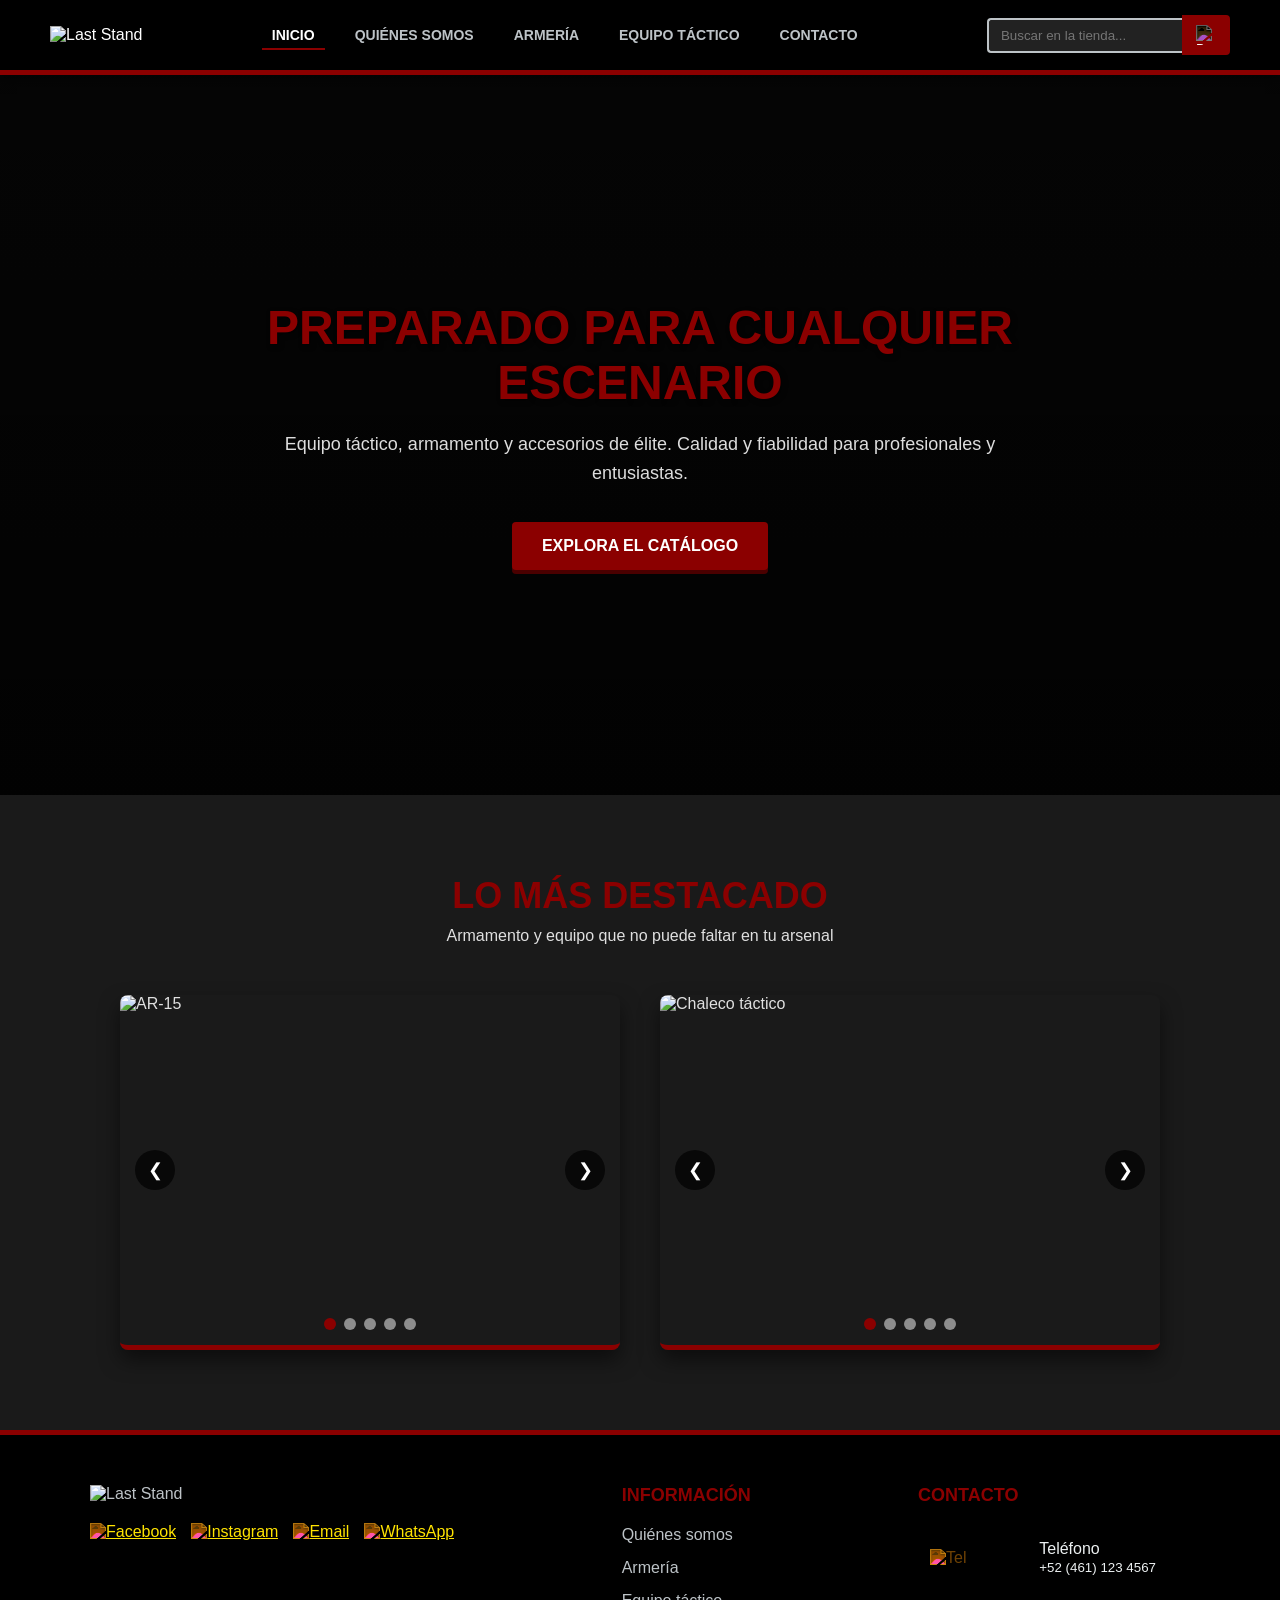
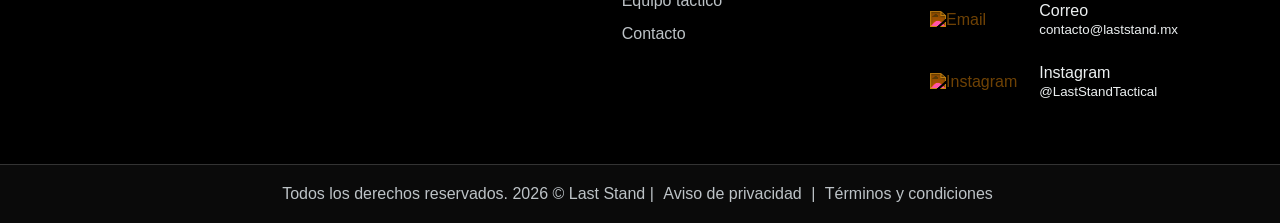
==== index.html @ 046785a8 "Primer comit (creo)" ====
<!DOCTYPE html>
<html lang="es">
<head>
    <meta charset="UTF-8">
    <meta name="viewport" content="width=device-width, initial-scale=1.0">
    <title>Last Stand | Suministros Tácticos</title>
    <link rel="stylesheet" href="css/global.css">
    <link rel="stylesheet" href="css/index.css">
</head>
<body>

    <header class="header">
        <div class="logo">
            <img src="img/principal/logo.jpg" alt="Last Stand" class="logo-img">
        </div>
        <nav class="navbar">
            <ul>
                <li><a href="index.html" class="active">Inicio</a></li>
                <li><a href="empresa.html">Quiénes somos</a></li>
                <li><a href="servicios.html">Armería</a></li>
                <li><a href="serviciosExpress.html">Equipo táctico</a></li>
                <li><a href="contacto.html">Contacto</a></li>
            </ul>
        </nav>
        <div class="search-container">
            <input type="search" placeholder="Buscar en la tienda..." class="search-bar">
            <button class="search-btn">
                <img src="iconos/lupa.png" alt="Buscar" class="search-icon-img">
            </button>
        </div>
    </header>

    <main class="main-index">
        <section class="hero-full">
            <div class="hero-content">
                <h2>Preparado para cualquier escenario</h2>
                <p>Equipo táctico, armamento y accesorios de élite. Calidad y fiabilidad para profesionales y entusiastas.</p>
                <a href="serviciosExpress.html" class="cta-button">Explora el catálogo</a>
            </div>
        </section>

        <section class="carousels-section">
            <div class="page-container">
                <div class="section-title text-center">
                    <h2>Lo más destacado</h2>
                    <p>Armamento y equipo que no puede faltar en tu arsenal</p>
                </div>
                <div class="carousels-wrapper">
                    <!-- Carrusel 1-->
                    <div class="carousel-container">
                        <div class="carousel-track" id="track1">
                            <img src="img/principal/carrusel1-1.jpg" class="carousel-slide active" alt="AR-15">
                            <img src="img/principal/carrusel1-2.jpg" class="carousel-slide" alt="Glock 17">
                            <img src="img/principal/carrusel1-3.jpg" class="carousel-slide" alt="M24 Sniper">
                            <img src="img/principal/carrusel1-4.jpg" class="carousel-slide" alt="SPAS-12">
                            <img src="img/principal/carrusel1-5.jpg" class="carousel-slide" alt="MP5">
                        </div>
                        <button class="carousel-btn prev" onclick="moveSlide('track1', 'dots1', -1)">&#10094;</button>
                        <button class="carousel-btn next" onclick="moveSlide('track1', 'dots1', 1)">&#10095;</button>
                        <div class="carousel-indicators" id="dots1">
                            <span class="dot active" onclick="jumpToSlide('track1', 'dots1', 0)"></span>
                            <span class="dot" onclick="jumpToSlide('track1', 'dots1', 1)"></span>
                            <span class="dot" onclick="jumpToSlide('track1', 'dots1', 2)"></span>
                            <span class="dot" onclick="jumpToSlide('track1', 'dots1', 3)"></span>
                            <span class="dot" onclick="jumpToSlide('track1', 'dots1', 4)"></span>
                        </div>
                    </div>

                    <!--Carrusel 2-->
                    <div class="carousel-container">
                        <div class="carousel-track" id="track2">
                            <img src="img/principal/carrusel2-1.jpg" class="carousel-slide active" alt="Chaleco táctico">
                            <img src="img/principal/carrusel2-2.jpg" class="carousel-slide" alt="Mira EOTech">
                            <img src="img/principal/carrusel2-3.jpg" class="carousel-slide" alt="Mochila táctica">
                            <img src="img/principal/carrusel2-4.jpg" class="carousel-slide" alt="Munición 5.56">
                            <img src="img/principal/carrusel2-5.jpg" class="carousel-slide" alt="Ración MRE">
                        </div>
                        <button class="carousel-btn prev" onclick="moveSlide('track2', 'dots2', -1)">&#10094;</button>
                        <button class="carousel-btn next" onclick="moveSlide('track2', 'dots2', 1)">&#10095;</button>
                        <div class="carousel-indicators" id="dots2">
                            <span class="dot active" onclick="jumpToSlide('track2', 'dots2', 0)"></span>
                            <span class="dot" onclick="jumpToSlide('track2', 'dots2', 1)"></span>
                            <span class="dot" onclick="jumpToSlide('track2', 'dots2', 2)"></span>
                            <span class="dot" onclick="jumpToSlide('track2', 'dots2', 3)"></span>
                            <span class="dot" onclick="jumpToSlide('track2', 'dots2', 4)"></span>
                        </div>
                    </div>
                </div>
            </div>
        </section>
    </main>

    <!-- FOOTER -->
    <footer class="footer">
        <div class="footer-container">
            <div class="footer-col logo-col">
                <img src="img/principal/logo.jpg" alt="Last Stand" class="footer-logo-img">
                <div class="social-links">
                    <a href="#" class="social-icon"><img src="iconos/facebook.png" alt="Facebook"></a>
                    <a href="#" class="social-icon"><img src="iconos/instagram.png" alt="Instagram"></a>
                    <a href="#" class="social-icon"><img src="iconos/email.png" alt="Email"></a>
                    <a href="#" class="social-icon"><img src="iconos/whatsapp.png" alt="WhatsApp"></a>
                </div>
            </div>
            <div class="footer-col links-col">
                <h3>Información</h3>
                <ul>
                    <li><a href="empresa.html">Quiénes somos</a></li>
                    <li><a href="servicios.html">Armería</a></li>
                    <li><a href="serviciosExpress.html">Equipo táctico</a></li>
                    <li><a href="contacto.html">Contacto</a></li>
                </ul>
            </div>
            <div class="footer-col contact-col">
                <h3>Contacto</h3>
                <table class="contact-table">
                    <tr>
                        <td class="icon-cell"><img src="iconos/telefono.png" alt="Tel" class="contact-icon-img"></td>
                        <td>Teléfono<br><small>+52 (461) 123 4567</small></td>
                    </tr>
                    <tr>
                        <td class="icon-cell"><img src="iconos/email.png" alt="Email" class="contact-icon-img"></td>
                        <td>Correo<br><small>contacto@laststand.mx</small></td>
                    </tr>
                    <tr>
                        <td class="icon-cell"><img src="iconos/instagram.png" alt="Instagram" class="contact-icon-img"></td>
                        <td>Instagram<br><small>@LastStandTactical</small></td>
                    </tr>
                </table>
            </div>
        </div>
        <div class="footer-bottom">
            <p>Todos los derechos reservados. 2026 &copy; Last Stand | <a href="politicas.html">Aviso de privacidad</a> | <a href="terminos.html">Términos y condiciones</a></p>
        </div>
    </footer>

    <script src="js/index.js"></script>
    <script src="js/global.js"></script>
</body>
</html>
---- css/global.css ----
* {
    margin: 0;
    padding: 0;
    box-sizing: border-box;
    font-family: 'Verdana', 'Geneva', sans-serif;
}

body {
    background-color: #111;
    color: #e0e0e0;
    display: flex;
    flex-direction: column;
    min-height: 100vh;
}

.cta-button {
    display: inline-block;
    padding: 15px 30px;
    background-color: #8B0000;   
    color: #fff;
    text-decoration: none;
    font-weight: bold;
    border-radius: 4px;
    text-transform: uppercase;
    transition: background-color 0.3s, transform 0.2s;
    box-shadow: 0 4px 0 #4a0000;
}

.cta-button:hover {
    background-color: #a31f1f;
    transform: translateY(-2px);
}

.header {
    background-color: #000000;
    color: white;
    display: flex;
    justify-content: space-between;
    align-items: center;
    padding: 15px 50px;
    border-bottom: 5px solid #8B0000;
    box-shadow: 0 4px 10px rgba(0,0,0,0.5);
}

.logo-img {
    height: 70px;
    width: auto;
}

.navbar ul {
    list-style: none;
    display: flex;
    gap: 20px;
}

.navbar a {
    color: #bdc3c7;
    text-decoration: none;
    font-weight: bold;
    text-transform: uppercase;
    font-size: 14px;
    padding: 5px 10px;
    transition: color 0.3s;
}

.navbar a:hover {
    color: #8B0000;
}

.navbar a.active {
    color: white;
    border-bottom: 2px solid #8B0000;
}

.search-container {
    display: flex;
    align-items: center;
}

.search-bar {
    padding: 8px 12px;
    border: 2px solid #bdc3c7;
    border-radius: 4px 0 0 4px;
    background-color: #222;
    color: white;
    outline: none;
    border-right: none;
}

.search-bar:focus {
    border-color: #8B0000;
}

.search-btn {
    padding: 8px 12px;
    border: 2px solid #8B0000;
    background-color: #8B0000;
    cursor: pointer;
    border-radius: 0 4px 4px 0;
    display: flex;
    align-items: center;
    justify-content: center;
}

.search-btn:hover {
    background-color: #a31f1f;
}

.search-icon-img {
    width: 20px;
    height: 20px;
    filter: invert(100%);
}

.footer {
    background-color: #000000;
    color: #bdc3c7;
    margin-top: auto;
    border-top: 5px solid #8B0000;
}

.footer-container {
    display: flex;
    justify-content: space-between;
    flex-wrap: wrap;
    padding: 50px;
    max-width: 1200px;
    margin: 0 auto;
    gap: 30px;
}

.footer-col h3 {
    color: #8B0000;
    margin-bottom: 20px;
    font-size: 18px;
    text-transform: uppercase;
}

.footer-logo-img {
    height: 100px;
    width: auto;
    margin-bottom: 20px;
}

.social-links {
    display: flex;
    gap: 15px;
}

.social-icon img, .contact-icon-img {
    width: 35px;
    height: 35px;
    filter: invert(78%) sepia(54%) saturate(638%) hue-rotate(358deg) brightness(100%) contrast(104%);
    transition: filter 0.3s;
}

.social-icon:hover img {
    filter: invert(27%) sepia(89%) saturate(2000%) hue-rotate(0deg) brightness(90%) contrast(110%);
}

.links-col ul {
    list-style: none;
}

.links-col ul li {
    margin-bottom: 15px;
}

.links-col ul li a {
    color: #bdc3c7;
    text-decoration: none;
}

.links-col ul li a:hover {
    color: #8B0000;
}

.contact-table td {
    padding: 12px 10px;
    color: #ecf0f1;
    vertical-align: middle;
}

.footer-bottom {
    background-color: #0a0a0a;
    text-align: center;
    padding: 20px;
    border-top: 1px solid #333;
}

.footer-bottom a {
    color: #bdc3c7;
    text-decoration: none;
    margin: 0 5px;
}

.footer-bottom a:hover {
    color: #8B0000;
}
---- css/index.css ----
.main-index {
    padding: 0;
    background: none;
    flex: 1;
}

.hero-full {
    height: 80vh;
    min-height: 500px;
    background-image: linear-gradient(rgba(0, 0, 0, 0.7), rgba(0, 0, 0, 0.9)), url('../img/principal/hero.jpg');
    background-size: cover;
    background-position: center 30%;
    background-attachment: fixed;
    display: flex;
    align-items: center;
    justify-content: center;
    text-align: center;
    padding: 20px;
}

.hero-content {
    max-width: 800px;
    color: white;
}

.hero-content h2 {
    font-size: 48px;
    color: #8B0000;
    text-transform: uppercase;
    margin-bottom: 20px;
    text-shadow: 2px 2px 5px rgba(0,0,0,0.5);
}

.hero-content p {
    font-size: 18px;
    line-height: 1.6;
    margin-bottom: 35px;
    color: #ddd;
}

.carousels-section {
    padding: 80px 20px;
    background-color: #1a1a1a;
}

.page-container {
    max-width: 1200px;
    margin: 0 auto;
}

.section-title {
    margin-bottom: 50px;
}

.section-title h2 {
    color: #8B0000;
    font-size: 36px;
    text-transform: uppercase;
    margin-bottom: 10px;
}

.text-center {
    text-align: center;
}

.carousels-wrapper {
    display: flex;
    gap: 40px;
    justify-content: center;
    flex-wrap: wrap;
}

.carousel-container {
    flex: 1;
    min-width: 300px;
    max-width: 500px;
    position: relative;
    border-radius: 8px;
    overflow: hidden;
    box-shadow: 0 10px 20px rgba(0,0,0,0.5);
    border-bottom: 5px solid #8B0000;
}

.carousel-track {
    position: relative;
    width: 100%;
    height: 350px;
}

.carousel-slide {
    position: absolute;
    top: 0;
    left: 0;
    width: 100%;
    height: 100%;
    object-fit: cover;
    opacity: 0;
    transition: opacity 0.8s ease-in-out;
}

.carousel-slide.active {
    opacity: 1;
}

.carousel-btn {
    position: absolute;
    top: 50%;
    transform: translateY(-50%);
    background-color: rgba(0,0,0,0.7);
    color: white;
    border: none;
    cursor: pointer;
    width: 40px;
    height: 40px;
    border-radius: 50%;
    font-size: 18px;
    display: flex;
    align-items: center;
    justify-content: center;
    transition: background-color 0.3s;
}

.carousel-btn:hover {
    background-color: #8B0000;
}

.carousel-btn.prev { left: 15px; }
.carousel-btn.next { right: 15px; }

.carousel-indicators {
    position: absolute;
    bottom: 15px;
    left: 50%;
    transform: translateX(-50%);
    display: flex;
    gap: 8px;
    z-index: 10;
}

.dot {
    width: 12px;
    height: 12px;
    background-color: rgba(255,255,255,0.5);
    border-radius: 50%;
    cursor: pointer;
    transition: background-color 0.3s;
}

.dot:hover, .dot.active {
    background-color: #8B0000;
}
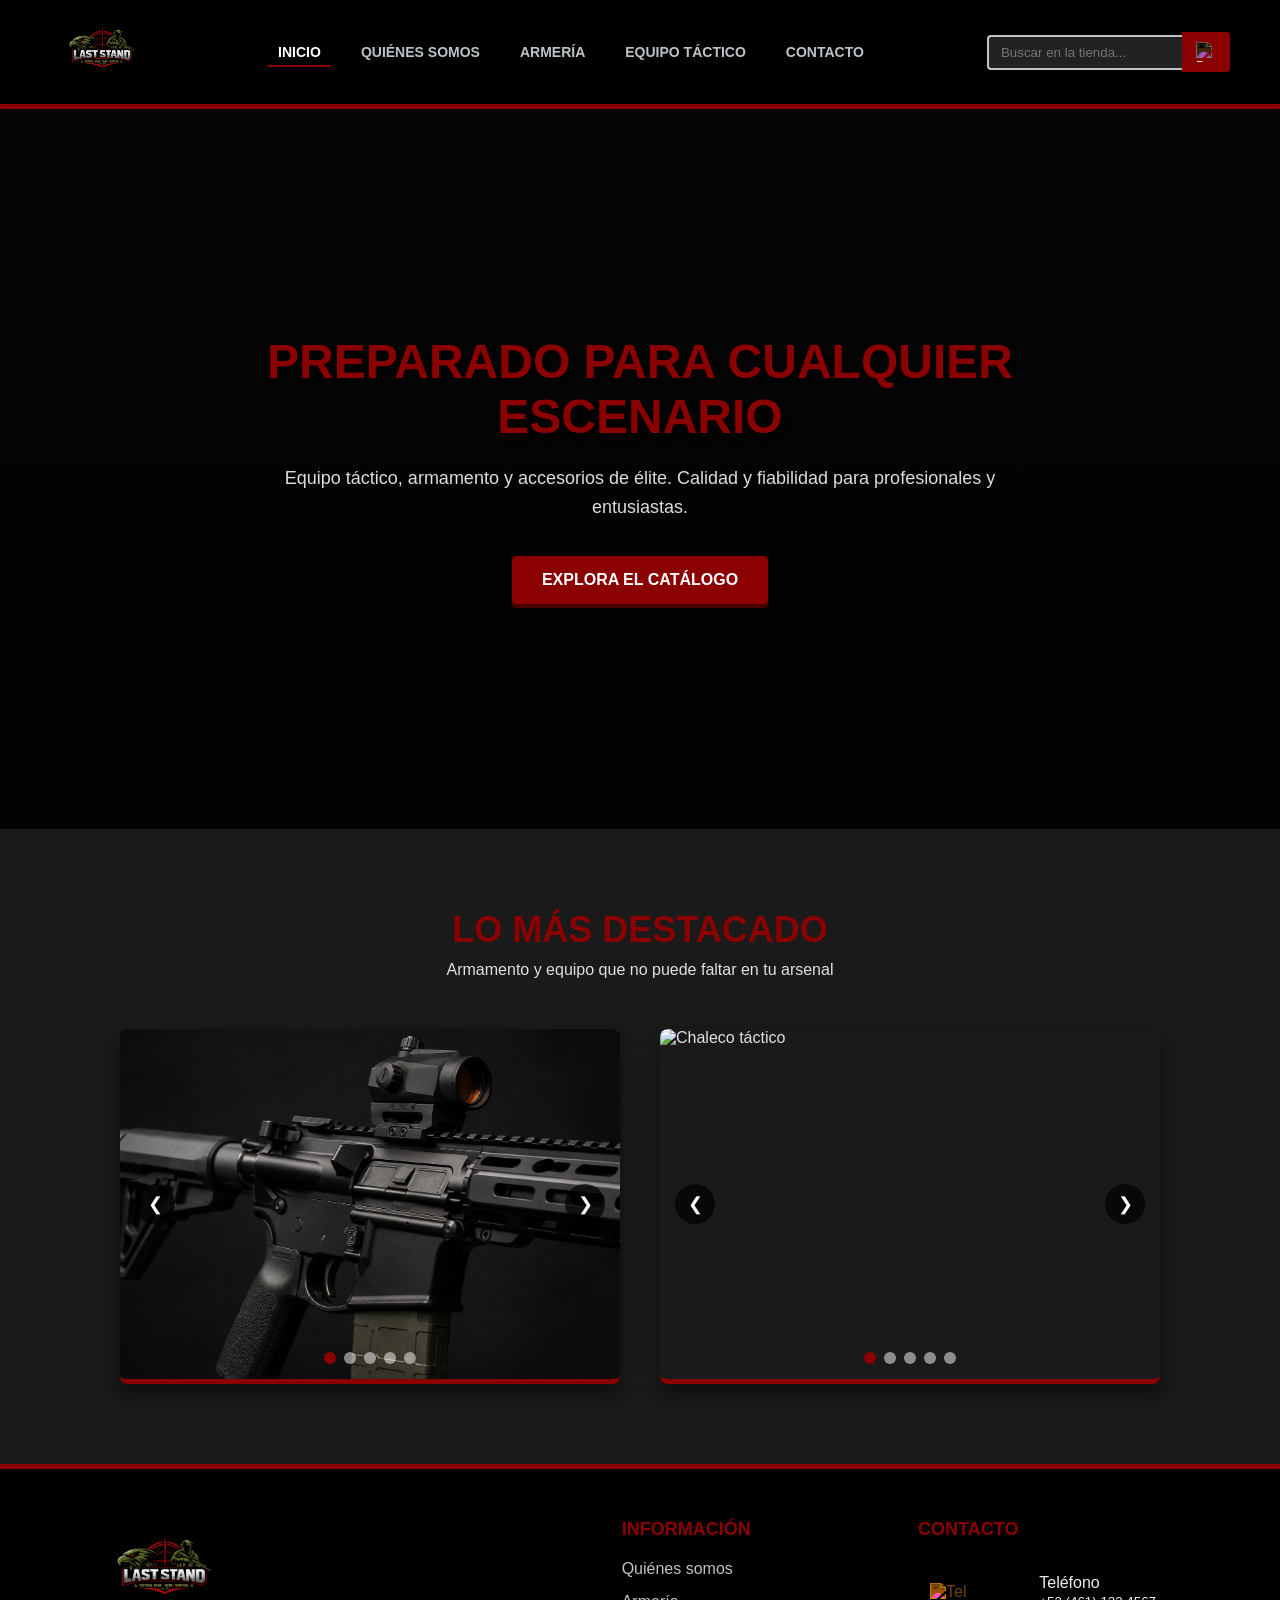
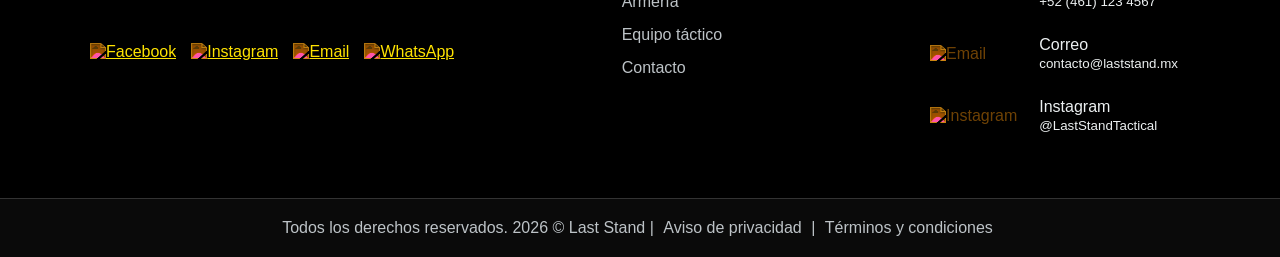
==== commit 0e38936d: "correccion de imagenes" ====
--- a/index.html
+++ b/index.html
@@ -11,7 +11,7 @@
 
     <header class="header">
         <div class="logo">
-            <img src="img/principal/logo.jpg" alt="Last Stand" class="logo-img">
+            <img src="img/principal/logo.png" alt="Last Stand" class="logo-img">
         </div>
         <nav class="navbar">
             <ul>
@@ -49,11 +49,11 @@
                     <!-- Carrusel 1-->
                     <div class="carousel-container">
                         <div class="carousel-track" id="track1">
-                            <img src="img/principal/carrusel1-1.jpg" class="carousel-slide active" alt="AR-15">
-                            <img src="img/principal/carrusel1-2.jpg" class="carousel-slide" alt="Glock 17">
-                            <img src="img/principal/carrusel1-3.jpg" class="carousel-slide" alt="M24 Sniper">
-                            <img src="img/principal/carrusel1-4.jpg" class="carousel-slide" alt="SPAS-12">
-                            <img src="img/principal/carrusel1-5.jpg" class="carousel-slide" alt="MP5">
+                            <img src="img/principal/carrusel1-1.png" class="carousel-slide active" alt="AR-15">
+                            <img src="img/principal/carrusel1-2.png" class="carousel-slide" alt="Glock 17">
+                            <img src="img/principal/carrusel1-3.png" class="carousel-slide" alt="M24 Sniper">
+                            <img src="img/principal/carrusel1-4.png" class="carousel-slide" alt="SPAS-12">
+                            <img src="img/principal/carrusel1-5.png" class="carousel-slide" alt="MP5">
                         </div>
                         <button class="carousel-btn prev" onclick="moveSlide('track1', 'dots1', -1)">&#10094;</button>
                         <button class="carousel-btn next" onclick="moveSlide('track1', 'dots1', 1)">&#10095;</button>
@@ -69,11 +69,11 @@
                     <!--Carrusel 2-->
                     <div class="carousel-container">
                         <div class="carousel-track" id="track2">
-                            <img src="img/principal/carrusel2-1.jpg" class="carousel-slide active" alt="Chaleco táctico">
-                            <img src="img/principal/carrusel2-2.jpg" class="carousel-slide" alt="Mira EOTech">
-                            <img src="img/principal/carrusel2-3.jpg" class="carousel-slide" alt="Mochila táctica">
-                            <img src="img/principal/carrusel2-4.jpg" class="carousel-slide" alt="Munición 5.56">
-                            <img src="img/principal/carrusel2-5.jpg" class="carousel-slide" alt="Ración MRE">
+                            <img src="img/principal/carrusel2-1.png" class="carousel-slide active" alt="Chaleco táctico">
+                            <img src="img/principal/carrusel2-2.png" class="carousel-slide" alt="Mira EOTech">
+                            <img src="img/principal/carrusel2-3.png" class="carousel-slide" alt="Mochila táctica">
+                            <img src="img/principal/carrusel2-4.png" class="carousel-slide" alt="Munición 5.56">
+                            <img src="img/principal/carrusel2-5.png" class="carousel-slide" alt="Ración MRE">
                         </div>
                         <button class="carousel-btn prev" onclick="moveSlide('track2', 'dots2', -1)">&#10094;</button>
                         <button class="carousel-btn next" onclick="moveSlide('track2', 'dots2', 1)">&#10095;</button>
@@ -94,7 +94,7 @@
     <footer class="footer">
         <div class="footer-container">
             <div class="footer-col logo-col">
-                <img src="img/principal/logo.jpg" alt="Last Stand" class="footer-logo-img">
+                <img src="img/principal/logo.png" alt="Last Stand" class="footer-logo-img">
                 <div class="social-links">
                     <a href="#" class="social-icon"><img src="iconos/facebook.png" alt="Facebook"></a>
                     <a href="#" class="social-icon"><img src="iconos/instagram.png" alt="Instagram"></a>
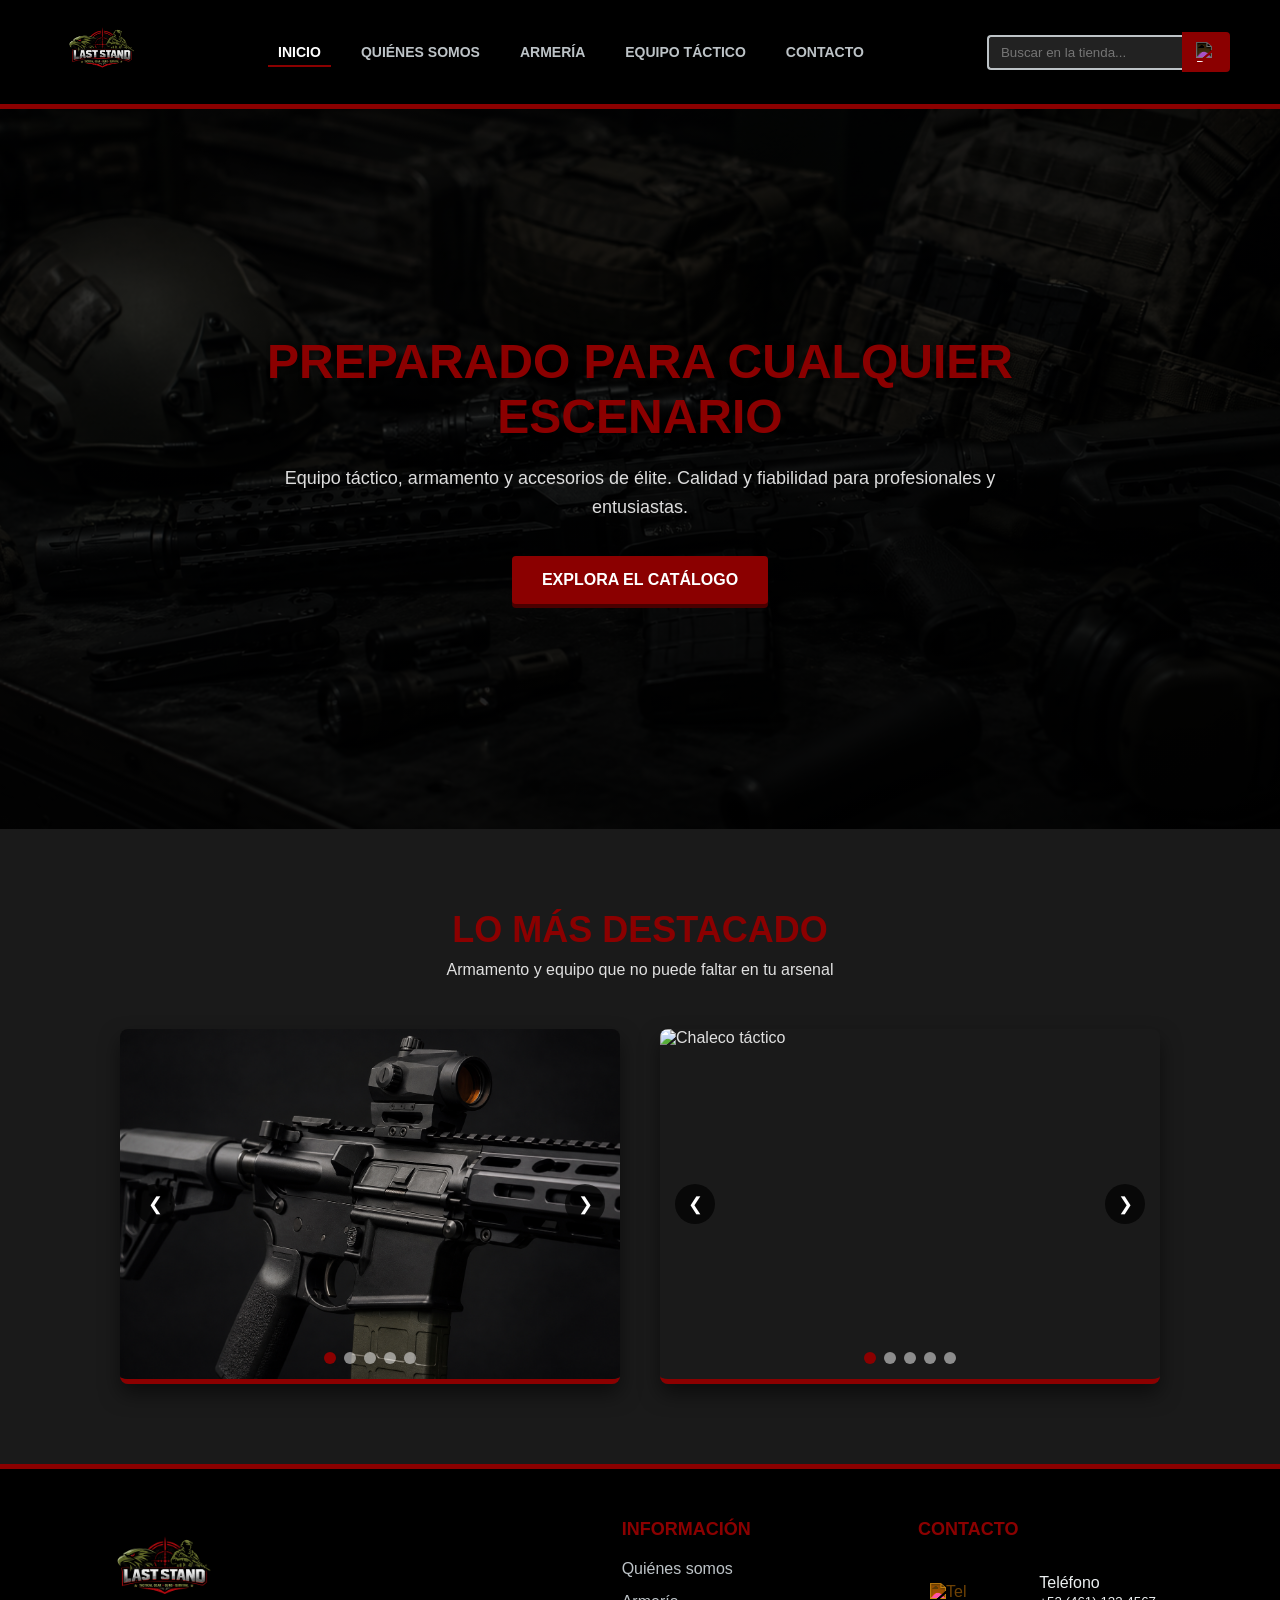
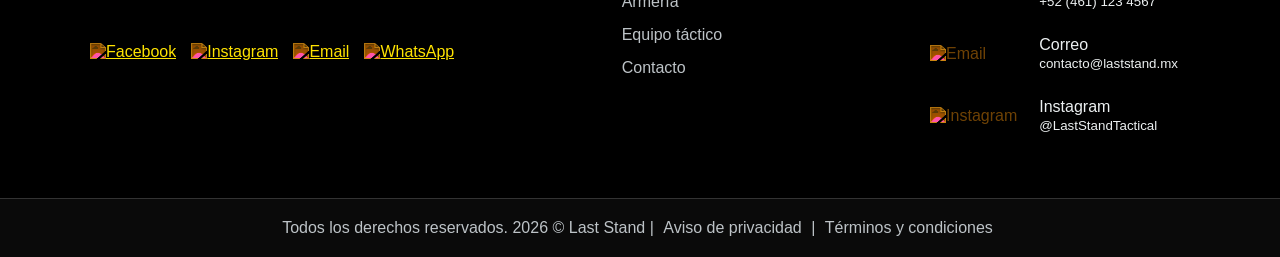
==== commit dd75c6c1: "otra correccion" ====
--- a/index.html
+++ b/index.html
@@ -9,6 +9,7 @@
 </head>
 <body>
 
+    <!-- HEADER -->
     <header class="header">
         <div class="logo">
             <img src="img/principal/logo.png" alt="Last Stand" class="logo-img">
@@ -30,6 +31,7 @@
         </div>
     </header>
 
+    <!-- MAIN -->
     <main class="main-index">
         <section class="hero-full">
             <div class="hero-content">
@@ -46,7 +48,7 @@
                     <p>Armamento y equipo que no puede faltar en tu arsenal</p>
                 </div>
                 <div class="carousels-wrapper">
-                    <!-- Carrusel 1-->
+                    <!-- Carrusel 1: Armas -->
                     <div class="carousel-container">
                         <div class="carousel-track" id="track1">
                             <img src="img/principal/carrusel1-1.png" class="carousel-slide active" alt="AR-15">
@@ -66,7 +68,7 @@
                         </div>
                     </div>
 
-                    <!--Carrusel 2-->
+                    <!-- Carrusel 2: Equipo táctico -->
                     <div class="carousel-container">
                         <div class="carousel-track" id="track2">
                             <img src="img/principal/carrusel2-1.png" class="carousel-slide active" alt="Chaleco táctico">
--- a/css/global.css
+++ b/css/global.css
@@ -1,3 +1,6 @@
+/* =========================================
+   GLOBALES Y RESET (Last Stand)
+   ========================================= */
 * {
     margin: 0;
     padding: 0;
@@ -13,10 +16,11 @@
     min-height: 100vh;
 }
 
+/* Botón CTA (rojo oscuro) */
 .cta-button {
     display: inline-block;
     padding: 15px 30px;
-    background-color: #8B0000;   
+    background-color: #8B0000;
     color: #fff;
     text-decoration: none;
     font-weight: bold;
@@ -31,6 +35,7 @@
     transform: translateY(-2px);
 }
 
+/* ========== HEADER ========== */
 .header {
     background-color: #000000;
     color: white;
@@ -72,6 +77,7 @@
     border-bottom: 2px solid #8B0000;
 }
 
+/* Búsqueda */
 .search-container {
     display: flex;
     align-items: center;
@@ -112,6 +118,7 @@
     filter: invert(100%);
 }
 
+/* ========== FOOTER ========== */
 .footer {
     background-color: #000000;
     color: #bdc3c7;
--- a/css/index.css
+++ b/css/index.css
@@ -1,13 +1,17 @@
+/* =========================================
+   PÁGINA PRINCIPAL (INDEX)
+   ========================================= */
 .main-index {
     padding: 0;
     background: none;
     flex: 1;
 }
 
+/* Hero full width */
 .hero-full {
     height: 80vh;
     min-height: 500px;
-    background-image: linear-gradient(rgba(0, 0, 0, 0.7), rgba(0, 0, 0, 0.9)), url('../img/principal/hero.jpg');
+    background-image: linear-gradient(rgba(0, 0, 0, 0.7), rgba(0, 0, 0, 0.9)), url('../img/principal/hero.png');
     background-size: cover;
     background-position: center 30%;
     background-attachment: fixed;
@@ -38,6 +42,7 @@
     color: #ddd;
 }
 
+/* Sección carruseles */
 .carousels-section {
     padding: 80px 20px;
     background-color: #1a1a1a;
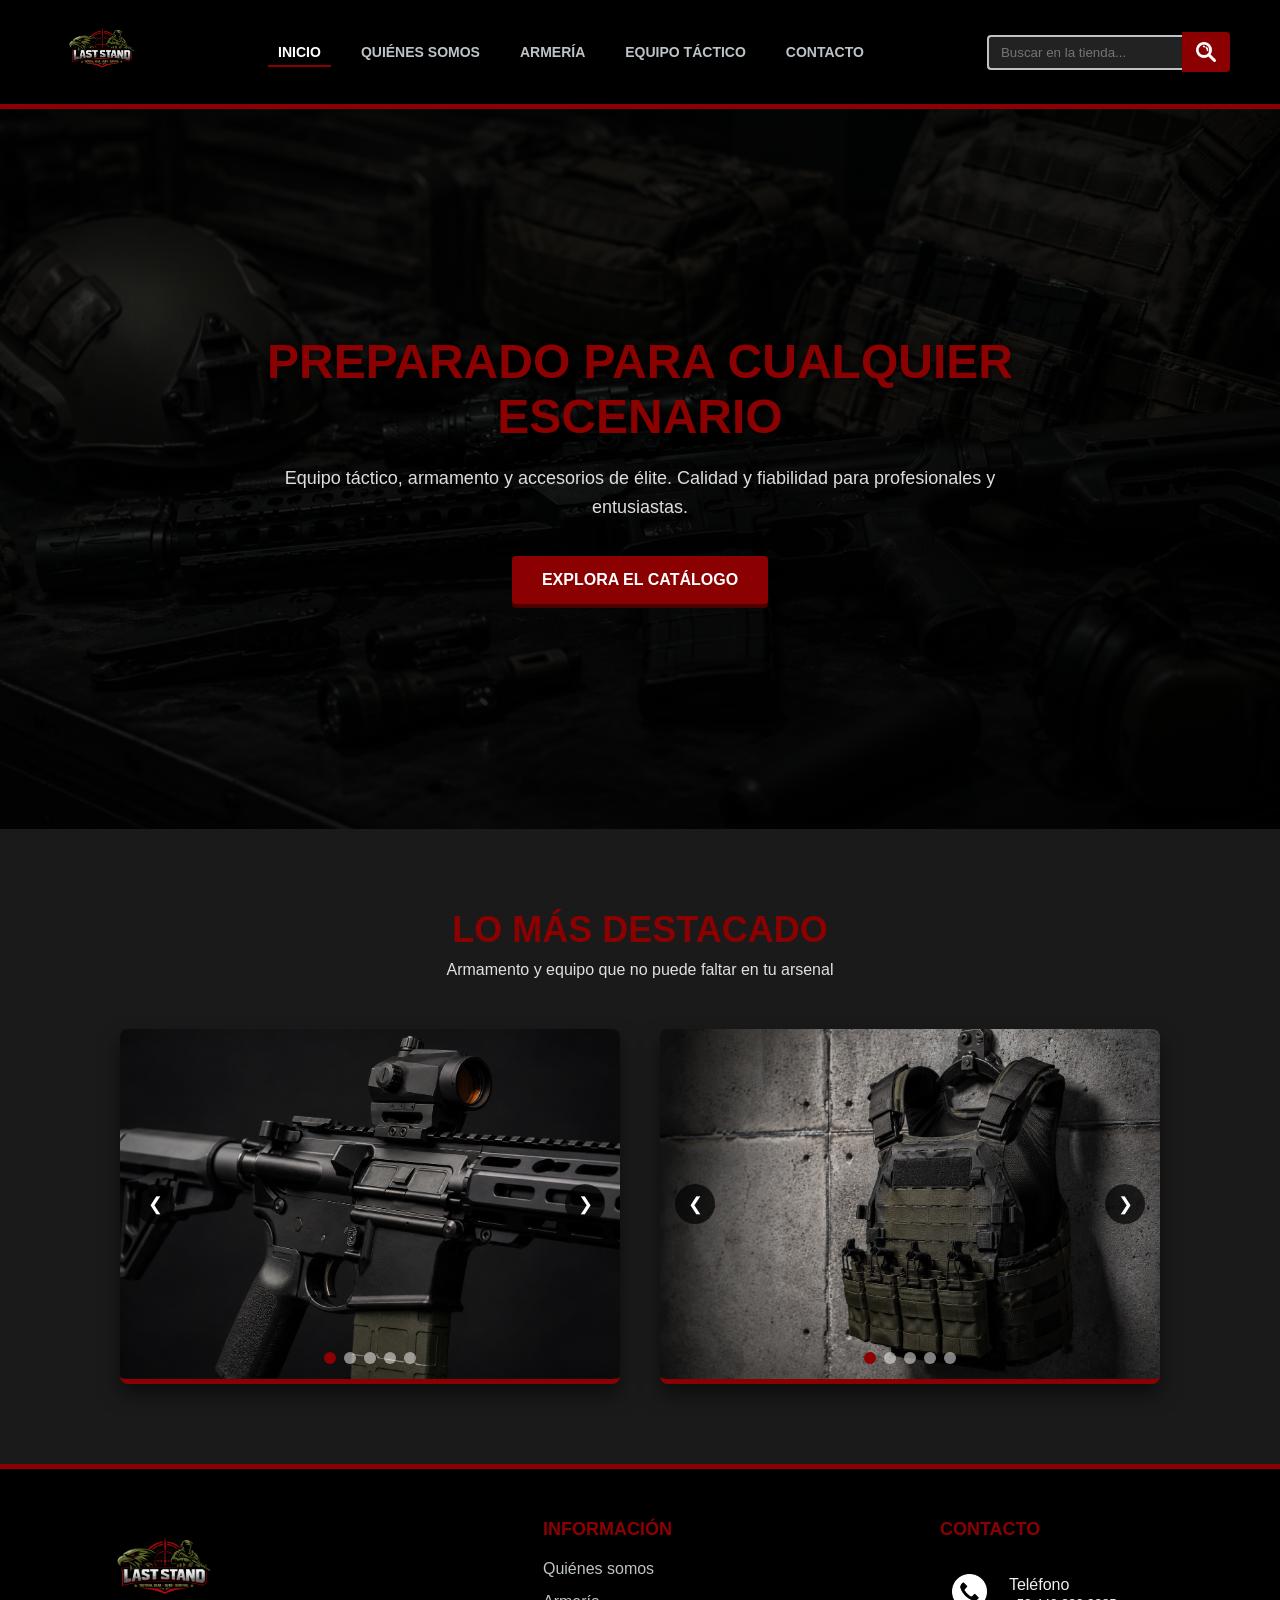
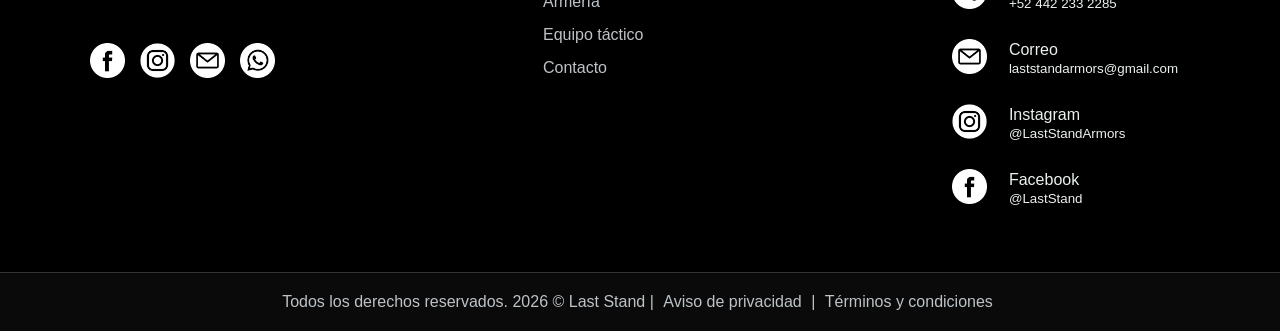
==== commit cf126c30: "Ajuste de redes sociales" ====
--- a/index.html
+++ b/index.html
@@ -118,15 +118,19 @@
                 <table class="contact-table">
                     <tr>
                         <td class="icon-cell"><img src="iconos/telefono.png" alt="Tel" class="contact-icon-img"></td>
-                        <td>Teléfono<br><small>+52 (461) 123 4567</small></td>
+                        <td>Teléfono<br><small>+52 442 233 2285</small></td>
                     </tr>
                     <tr>
                         <td class="icon-cell"><img src="iconos/email.png" alt="Email" class="contact-icon-img"></td>
-                        <td>Correo<br><small>contacto@laststand.mx</small></td>
+                        <td>Correo<br><small>laststandarmors@gmail.com</small></td>
                     </tr>
                     <tr>
                         <td class="icon-cell"><img src="iconos/instagram.png" alt="Instagram" class="contact-icon-img"></td>
-                        <td>Instagram<br><small>@LastStandTactical</small></td>
+                        <td>Instagram<br><small>@LastStandArmors</small></td>
+                    </tr>
+                     <tr>
+                        <td class="icon-cell"><img src="iconos/facebook.png" alt="Facebook" class="contact-icon-img"></td>
+                        <td>Facebook<br><small>@LastStand</small></td>
                     </tr>
                 </table>
             </div>
--- a/css/global.css
+++ b/css/global.css
@@ -1,6 +1,3 @@
-/* =========================================
-   GLOBALES Y RESET (Last Stand)
-   ========================================= */
 * {
     margin: 0;
     padding: 0;
@@ -16,7 +13,6 @@
     min-height: 100vh;
 }
 
-/* Botón CTA (rojo oscuro) */
 .cta-button {
     display: inline-block;
     padding: 15px 30px;
@@ -35,7 +31,6 @@
     transform: translateY(-2px);
 }
 
-/* ========== HEADER ========== */
 .header {
     background-color: #000000;
     color: white;
@@ -115,10 +110,13 @@
 .search-icon-img {
     width: 20px;
     height: 20px;
-    filter: invert(100%);
-}
-
-/* ========== FOOTER ========== */
+    filter: brightness(0) invert(1);  /* blanco */
+}
+
+.search-btn:hover .search-icon-img {
+    filter: brightness(0) invert(27%) sepia(89%) saturate(2000%) hue-rotate(0deg) brightness(90%) contrast(110%); /* rojo oscuro */
+}
+
 .footer {
     background-color: #000000;
     color: #bdc3c7;
@@ -157,12 +155,16 @@
 .social-icon img, .contact-icon-img {
     width: 35px;
     height: 35px;
-    filter: invert(78%) sepia(54%) saturate(638%) hue-rotate(358deg) brightness(100%) contrast(104%);
+    filter: brightness(0) invert(1);  /* blanco */
     transition: filter 0.3s;
 }
 
 .social-icon:hover img {
-    filter: invert(27%) sepia(89%) saturate(2000%) hue-rotate(0deg) brightness(90%) contrast(110%);
+    filter: brightness(0) invert(27%) sepia(89%) saturate(2000%) hue-rotate(0deg) brightness(90%) contrast(110%);
+}
+
+.contact-table tr:hover .contact-icon-img {
+    filter: brightness(0) invert(27%) sepia(89%) saturate(2000%) hue-rotate(0deg) brightness(90%) contrast(110%);
 }
 
 .links-col ul {
